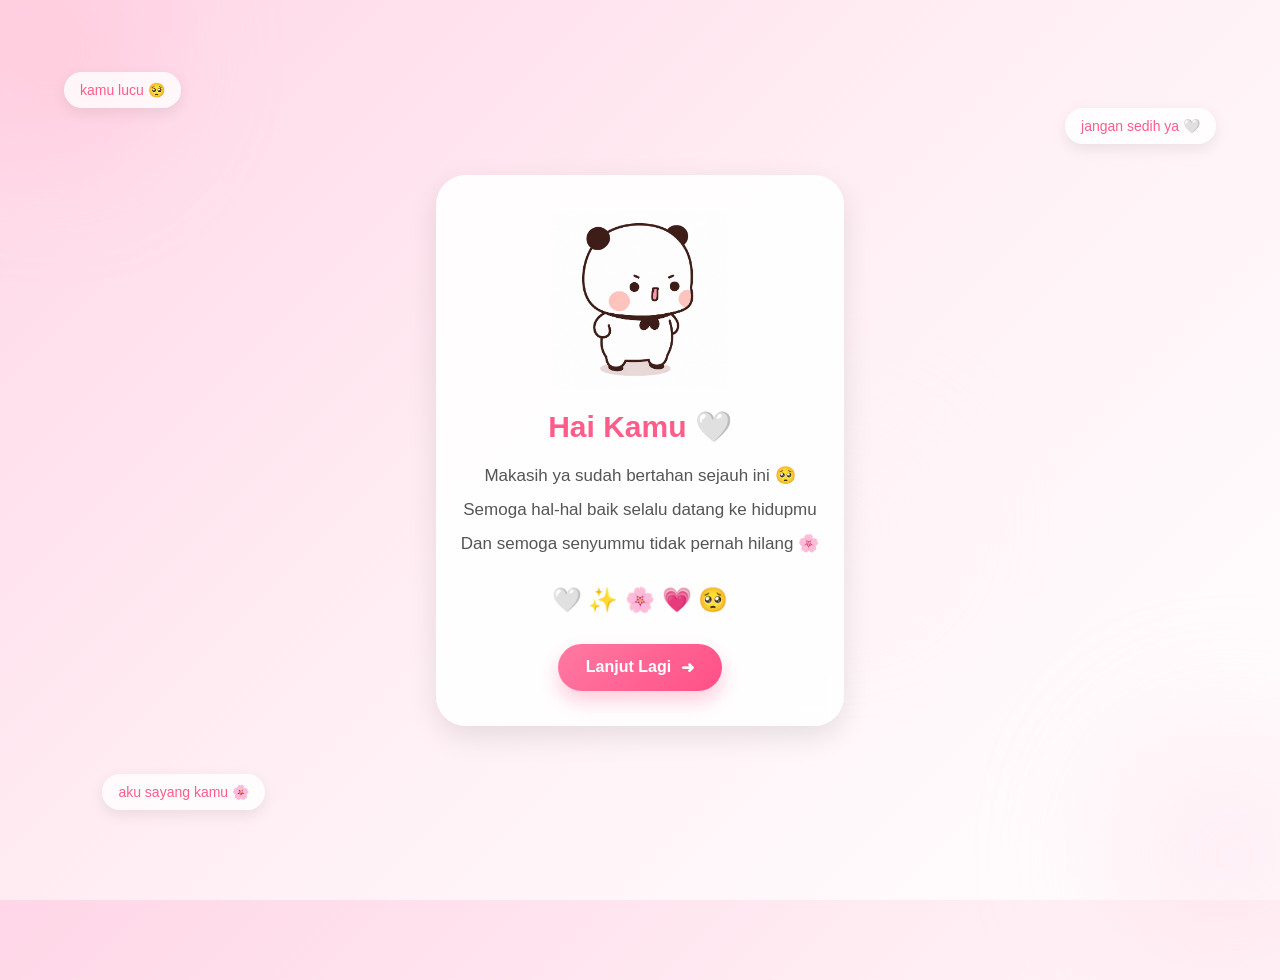
==== next.html @ 0b1b0857 "Upload pertama" ====
<!DOCTYPE html>
<html lang="id">
<head>
  <meta charset="UTF-8">
  <meta name="viewport" content="width=device-width, initial-scale=1.0">

  <title>Untuk Kamu 🤍</title>

  <link rel="stylesheet" href="style.css">

  <style>

    /* =========================
       BODY KHUSUS NEXT
    ========================= */
    body {

      min-height: 100vh;

      overflow-x: hidden;

      padding: 20px;

      display: flex;
      justify-content: center;
      align-items: center;

      position: relative;
    }

    /* =========================
       CARD NEXT
    ========================= */
    .next-card {

      width: 100%;

      max-width: 420px;

      padding: 35px 25px;

      z-index: 5;
    }

    /* =========================
       EMOJI BESAR
    ========================= */
    .big-emoji {

      width: 180px;

      max-width: 100%;

      animation: float 3s ease-in-out infinite;
    }

    /* =========================
       PESAN
    ========================= */
    .special-message {

      font-size: 17px;

      line-height: 2;

      margin-top: 10px;
    }

    /* =========================
       MINI HEARTS
    ========================= */
    .mini-hearts {

      margin-top: 25px;

      font-size: 24px;

      animation: float 2s ease-in-out infinite;
    }

    /* =========================
       BUBBLE
    ========================= */
    .bubble {

      position: absolute;

      background: rgba(255,255,255,0.8);

      backdrop-filter: blur(10px);

      padding: 10px 16px;

      border-radius: 20px;

      color: #ff5c8a;

      font-size: 14px;

      box-shadow:
        0 5px 15px rgba(0,0,0,0.08);

      animation: float 4s ease-in-out infinite;

      z-index: 2;
    }

    .bubble1 {

      top: 8%;
      left: 5%;
    }

    .bubble2 {

      top: 12%;
      right: 5%;
    }

    .bubble3 {

      bottom: 10%;
      left: 8%;
    }

    /* =========================
       RESPONSIVE HP
    ========================= */
    @media (max-width: 480px) {

      body {

        padding: 15px;
      }

      .next-card {

  width: 100%;

  max-width: 150px;

  padding: 35px 25px;

  z-index: 5;
}

      .big-emoji {

        width: 140px;
      }

      h1 {

        font-size: 24px;
      }

      .special-message {

        font-size: 15px;

        line-height: 1.8;
      }

      .mini-hearts {

        font-size: 20px;
      }

      .bubble {

        font-size: 11px;

        padding: 8px 12px;
      }

      .bubble1 {

        top: 5%;
        left: 2%;
      }

      .bubble2 {

        top: 10%;
        right: 2%;
      }

      .bubble3 {

        bottom: 8%;
        left: 5%;
      }

    }

  </style>
</head>
<body>

  <!-- Background Blur -->
  <div class="bg-circle circle1"></div>
  <div class="bg-circle circle2"></div>
  <div class="bg-circle circle3"></div>

  <!-- Bubble -->
  <div class="bubble bubble1">
    kamu lucu 🥺
  </div>

  <div class="bubble bubble2">
    jangan sedih ya 🤍
  </div>

  <div class="bubble bubble3">
    aku sayang kamu 🌸
  </div>

  <!-- Container -->
  <div class="container">

    <!-- Card -->
    <div class="card next-card">

      <!-- Emoji -->
      <img 
        src="image/emoji.png"
        alt="emoji"
        class="emoji big-emoji"
      >

      <!-- Judul -->
      <h1>Hai Kamu 🤍</h1>

      <!-- Pesan -->
      <div class="message special-message">

        Makasih ya sudah bertahan sejauh ini 🥺
        <br>

        Semoga hal-hal baik selalu datang
        ke hidupmu 
        <br>

        Dan semoga senyummu
        tidak pernah hilang 🌸

      </div>

      <!-- Emoji bawah -->
      <div class="mini-hearts">
        🤍 ✨ 🌸 💗 🥺
      </div>
      <a href="slide.html" class="next-link">

  <button class="next-btn">

    <span>Lanjut Lagi</span>

    <span class="arrow">➜</span>

  </button>

</a>

    </div>
  </div>

  <script>

    // =========================
    // Emoji Jatuh
    // =========================
    function createHeart() {

      const heart =
        document.createElement('span');

      heart.classList.add('heart');

      const emojis = [
        '🤍',
        '🌸',
        '✨',
        '💗',
        '🥺'
      ];

      heart.innerHTML =
        emojis[Math.floor(Math.random() * emojis.length)];

      heart.style.left =
        Math.random() * 100 + 'vw';

      heart.style.fontSize =
        (Math.random() * 20 + 15) + 'px';

      heart.style.animationDuration =
        (Math.random() * 3 + 2) + 's';

      document.body.appendChild(heart);

      setTimeout(() => {

        heart.remove();

      }, 5000);
    }

    setInterval(createHeart, 300);

  </script>

</body>
</html>
---- style.css ----
/* =========================
   RESET
========================= */
*{
  margin:0;
  padding:0;
  box-sizing:border-box;

  font-family:Poppins,sans-serif;
}

/* =========================
   BODY
========================= */
body{

  min-height:100vh;

  overflow-x:hidden;

  display:flex;
  justify-content:center;
  align-items:center;

  background:linear-gradient(
    135deg,
    #ffd6e7,
    #fff0f5,
    #ffffff
  );

  position:relative;
}

/* =========================
   CONTAINER
========================= */
.container{

  position:relative;

  z-index:5;

  animation:fadeIn 1.5s ease;

  padding:20px;
}

/* =========================
   CARD
========================= */
.card{

  width:360px;

  background:rgba(255,255,255,0.9);

  backdrop-filter:blur(10px);

  padding:30px;

  border-radius:30px;

  text-align:center;

  box-shadow:
    0 10px 30px rgba(0,0,0,0.1);

  position:relative;

  overflow:hidden;
}

/* =========================
   EMOJI
========================= */
.emoji{

  width:140px;

  margin-bottom:15px;

  animation:float 3s ease-in-out infinite;
}

/* Emoji besar */
.big-emoji{

  width:170px;
}

/* =========================
   JUDUL
========================= */
h1{

  color:#ff5c8a;

  margin-bottom:15px;

  font-size:30px;
}

/* =========================
   PESAN
========================= */
.message{

  color:#555;

  line-height:1.9;

  font-size:16px;
}

/* Pesan spesial */
.special-message{

  font-size:17px;

  line-height:2;
}

/* =========================
   FOOTER
========================= */
.footer{

  margin-top:20px;

  color:#ff7aa2;

  font-size:14px;

  font-style:italic;
}

/* =========================
   TOMBOL AWAL
========================= */
.btn{

  margin-top:25px;

  padding:12px 25px;

  border:none;

  border-radius:50px;

  background:#ff6b9a;

  color:white;

  font-size:16px;

  cursor:pointer;

  transition:0.3s;

  position:relative;
}

.btn:hover{

  background:#ff4f86;
}

/* =========================
   LINK TOMBOL
========================= */
.next-link{

  text-decoration:none;

  display:flex;

  justify-content:center;

  width:100%;
}

/* =========================
   TOMBOL PREMIUM
========================= */
.next-btn{

  margin-top:30px;

  border:none;

  outline:none;

  background:linear-gradient(
    135deg,
    #ff7aa2,
    #ff4f86
  );

  color:white;

  padding:14px 28px;

  border-radius:50px;

  font-size:16px;

  font-weight:bold;

  cursor:pointer;

  display:flex;

  align-items:center;

  justify-content:center;

  gap:10px;

  transition:0.4s;

  box-shadow:
    0 10px 20px rgba(255,92,138,0.3);

  position:relative;

  overflow:hidden;
}

/* Efek glow */
.next-btn::before{

  content:'';

  position:absolute;

  top:0;
  left:-100%;

  width:100%;
  height:100%;

  background:rgba(255,255,255,0.2);

  transition:0.5s;
}

/* Hover */
.next-btn:hover{

  transform:
    translateY(-4px)
    scale(1.03);

  box-shadow:
    0 15px 25px rgba(255,92,138,0.4);
}

/* Efek geser */
.next-btn:hover::before{

  left:100%;
}

/* Icon animasi */
.arrow{

  animation:arrowMove 1.5s infinite;
}

/* =========================
   POPUP PERTANYAAN
========================= */
.question-popup{

  position:fixed;

  top:50%;
  left:50%;

  transform:
    translate(-50%,-50%)
    scale(0);

  background:white;

  width:320px;

  padding:30px;

  border-radius:25px;

  text-align:center;

  box-shadow:
    0 10px 30px rgba(0,0,0,0.2);

  z-index:20;

  transition:0.4s;
}

.question-popup.active{

  transform:
    translate(-50%,-50%)
    scale(1);
}

.question-popup h2{

  font-size:40px;

  margin-bottom:10px;
}

.question-popup p{

  color:#555;

  font-size:18px;

  line-height:1.7;
}

/* Tombol popup */
.question-buttons{

  margin-top:20px;

  display:flex;

  gap:10px;

  justify-content:center;
}

.question-buttons button{

  border:none;

  padding:10px 18px;

  border-radius:30px;

  cursor:pointer;

  background:#ff6b9a;

  color:white;

  transition:0.3s;
}

.question-buttons button:hover{

  transform:scale(1.05);
}

/* =========================
   HEART JATUH
========================= */
.heart{

  position:absolute;

  top:-10%;

  animation:fall linear infinite;

  z-index:1;
}

/* =========================
   BUBBLE LUCU
========================= */
.bubble{

  position:absolute;

  background:rgba(255,255,255,0.8);

  backdrop-filter:blur(10px);

  padding:10px 18px;

  border-radius:20px;

  color:#ff5c8a;

  font-size:14px;

  box-shadow:
    0 5px 15px rgba(0,0,0,0.08);

  animation:float 4s ease-in-out infinite;

  z-index:2;
}

/* Posisi bubble */
.bubble1{

  top:15%;
  left:10%;
}

.bubble2{

  top:20%;
  right:10%;
}

.bubble3{

  bottom:15%;
  left:20%;
}

/* =========================
   BACKGROUND BLUR
========================= */
.bg-circle{

  position:absolute;

  border-radius:50%;

  filter:blur(70px);

  opacity:0.4;

  z-index:0;
}

/* Lingkaran */
.circle1{

  width:200px;
  height:200px;

  background:#ffb3c7;

  top:-50px;
  left:-50px;
}

.circle2{

  width:250px;
  height:250px;

  background:#ffd6e7;

  bottom:-80px;
  right:-80px;
}

.circle3{

  width:150px;
  height:150px;

  background:#fff0f5;

  top:50%;
  left:60%;
}

/* =========================
   MINI HEARTS
========================= */
.mini-hearts{

  margin-top:20px;

  font-size:24px;

  animation:float 2s ease-in-out infinite;
}

/* =========================
   ANIMASI
========================= */
@keyframes float{

  0%{
    transform:translateY(0px);
  }

  50%{
    transform:translateY(-10px);
  }

  100%{
    transform:translateY(0px);
  }
}

/* Fade */
@keyframes fadeIn{

  from{
    opacity:0;
    transform:translateY(20px);
  }

  to{
    opacity:1;
    transform:translateY(0);
  }
}

/* Heart jatuh */
@keyframes fall{

  0%{
    transform:
      translateY(-10vh)
      rotate(0deg);

    opacity:1;
  }

  100%{
    transform:
      translateY(110vh)
      rotate(360deg);

    opacity:0;
  }
}

/* Arrow animasi */
@keyframes arrowMove{

  0%{
    transform:translateX(0px);
  }

  50%{
    transform:translateX(5px);
  }

  100%{
    transform:translateX(0px);
  }
}

/* =========================
   RESPONSIVE HP
========================= */
@media (max-width:480px){

  .card{

    width:100%;

    padding:25px 20px;
  }

  .emoji{

    width:110px;
  }

  .big-emoji{

    width:140px;
  }

  h1{

    font-size:24px;
  }

  .message{

    font-size:14px;
  }

  .special-message{

    font-size:15px;
  }

  .btn,
  .next-btn{

    width:100%;
  }

  .bubble{

    font-size:12px;

    padding:8px 14px;
  }

}
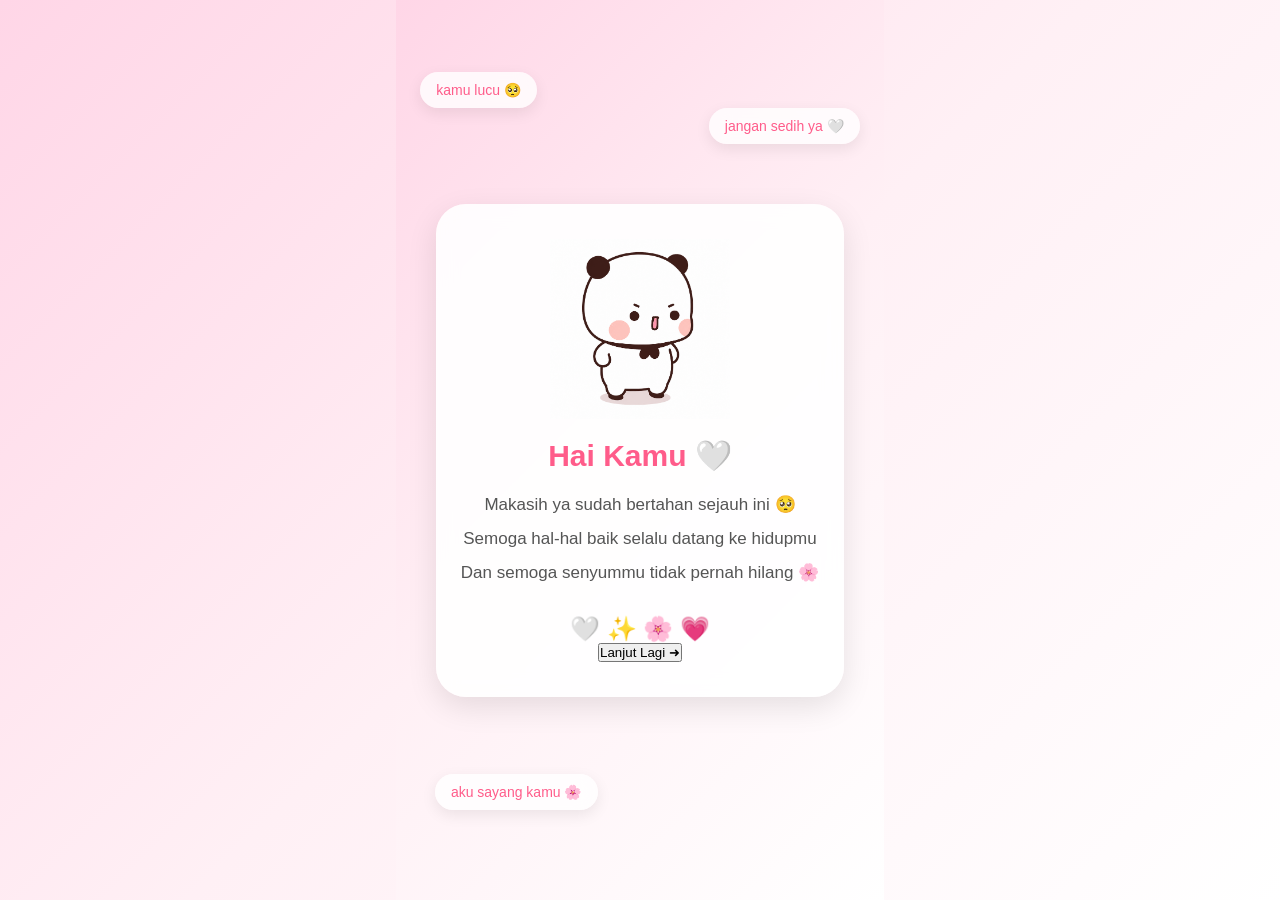
==== commit 004046d4: "pesan update2" ====
--- a/next.html
+++ b/next.html
@@ -130,7 +130,7 @@
 
       body {
 
-        padding: 15px;
+        padding: 35px;
       }
 
       .next-card {
@@ -248,7 +248,7 @@
 
       <!-- Emoji bawah -->
       <div class="mini-hearts">
-        🤍 ✨ 🌸 💗 🥺
+        🤍 ✨ 🌸 💗 
       </div>
       <a href="slide.html" class="next-link">
 
@@ -281,8 +281,7 @@
         '🤍',
         '🌸',
         '✨',
-        '💗',
-        '🥺'
+        '💗'
       ];
 
       heart.innerHTML =
--- a/style.css
+++ b/style.css
@@ -5,30 +5,27 @@
   margin:0;
   padding:0;
   box-sizing:border-box;
-
   font-family:Poppins,sans-serif;
 }
 
 /* =========================
-   BODY
-========================= */
-body{
-
+   BODY FIX MOBILE
+========================= */
+html, body{
   min-height:100vh;
-
   overflow-x:hidden;
-
-  display:flex;
-  justify-content:center;
-  align-items:center;
-
+  overflow-y:auto;
+  -webkit-overflow-scrolling: touch;
+  overscroll-behavior: none;
   background:linear-gradient(
     135deg,
     #ffd6e7,
     #fff0f5,
     #ffffff
   );
-
+  display:flex;
+  justify-content:center;
+  align-items:center;
   position:relative;
 }
 
@@ -36,13 +33,9 @@
    CONTAINER
 ========================= */
 .container{
-
   position:relative;
-
   z-index:5;
-
   animation:fadeIn 1.5s ease;
-
   padding:20px;
 }
 
@@ -50,500 +43,159 @@
    CARD
 ========================= */
 .card{
-
   width:360px;
-
   background:rgba(255,255,255,0.9);
-
   backdrop-filter:blur(10px);
-
   padding:30px;
-
   border-radius:30px;
-
   text-align:center;
-
-  box-shadow:
-    0 10px 30px rgba(0,0,0,0.1);
-
-  position:relative;
-
-  overflow:hidden;
+  box-shadow:0 10px 30px rgba(0,0,0,0.1);
 }
 
 /* =========================
    EMOJI
 ========================= */
 .emoji{
-
   width:140px;
-
   margin-bottom:15px;
-
   animation:float 3s ease-in-out infinite;
 }
 
-/* Emoji besar */
-.big-emoji{
-
-  width:170px;
-}
-
-/* =========================
-   JUDUL
+/* =========================
+   TITLE
 ========================= */
 h1{
-
   color:#ff5c8a;
-
   margin-bottom:15px;
-
   font-size:30px;
 }
 
 /* =========================
-   PESAN
+   MESSAGE
 ========================= */
 .message{
-
   color:#555;
-
   line-height:1.9;
-
   font-size:16px;
 }
 
-/* Pesan spesial */
-.special-message{
-
-  font-size:17px;
-
-  line-height:2;
-}
-
-/* =========================
-   FOOTER
-========================= */
-.footer{
-
-  margin-top:20px;
-
-  color:#ff7aa2;
-
-  font-size:14px;
-
-  font-style:italic;
-}
-
-/* =========================
-   TOMBOL AWAL
+/* =========================
+   BUTTON
 ========================= */
 .btn{
-
   margin-top:25px;
-
   padding:12px 25px;
-
   border:none;
-
   border-radius:50px;
-
   background:#ff6b9a;
-
   color:white;
-
   font-size:16px;
-
   cursor:pointer;
-
   transition:0.3s;
-
-  position:relative;
+  touch-action: manipulation;
 }
 
 .btn:hover{
-
   background:#ff4f86;
 }
 
 /* =========================
-   LINK TOMBOL
-========================= */
-.next-link{
-
-  text-decoration:none;
-
-  display:flex;
-
-  justify-content:center;
-
-  width:100%;
-}
-
-/* =========================
-   TOMBOL PREMIUM
-========================= */
-.next-btn{
-
-  margin-top:30px;
-
-  border:none;
-
-  outline:none;
-
-  background:linear-gradient(
-    135deg,
-    #ff7aa2,
-    #ff4f86
-  );
-
-  color:white;
-
-  padding:14px 28px;
-
-  border-radius:50px;
-
-  font-size:16px;
-
-  font-weight:bold;
-
-  cursor:pointer;
-
-  display:flex;
-
-  align-items:center;
-
-  justify-content:center;
-
-  gap:10px;
-
-  transition:0.4s;
-
-  box-shadow:
-    0 10px 20px rgba(255,92,138,0.3);
-
-  position:relative;
-
-  overflow:hidden;
-}
-
-/* Efek glow */
-.next-btn::before{
-
-  content:'';
-
-  position:absolute;
-
-  top:0;
-  left:-100%;
-
-  width:100%;
-  height:100%;
-
-  background:rgba(255,255,255,0.2);
-
-  transition:0.5s;
-}
-
-/* Hover */
-.next-btn:hover{
-
-  transform:
-    translateY(-4px)
-    scale(1.03);
-
-  box-shadow:
-    0 15px 25px rgba(255,92,138,0.4);
-}
-
-/* Efek geser */
-.next-btn:hover::before{
-
-  left:100%;
-}
-
-/* Icon animasi */
-.arrow{
-
-  animation:arrowMove 1.5s infinite;
-}
-
-/* =========================
-   POPUP PERTANYAAN
+   POPUP FIX (HP SAFE)
 ========================= */
 .question-popup{
-
   position:fixed;
-
   top:50%;
   left:50%;
-
-  transform:
-    translate(-50%,-50%)
-    scale(0);
+  transform:translate(-50%,-50%) scale(0);
 
   background:white;
-
   width:320px;
-
   padding:30px;
-
   border-radius:25px;
-
   text-align:center;
-
-  box-shadow:
-    0 10px 30px rgba(0,0,0,0.2);
-
-  z-index:20;
-
-  transition:0.4s;
+  box-shadow:0 10px 30px rgba(0,0,0,0.2);
+  z-index:9999;
+
+  opacity:0;
+  visibility:hidden;
+  pointer-events:none;
+  transition:0.35s ease;
 }
 
 .question-popup.active{
-
-  transform:
-    translate(-50%,-50%)
-    scale(1);
-}
-
+  transform:translate(-50%,-50%) scale(1);
+  opacity:1;
+  visibility:visible;
+  pointer-events:auto;
+}
+
+/* popup text */
 .question-popup h2{
-
   font-size:40px;
-
   margin-bottom:10px;
 }
 
 .question-popup p{
-
   color:#555;
-
   font-size:18px;
-
   line-height:1.7;
 }
 
-/* Tombol popup */
+/* popup buttons */
 .question-buttons{
-
   margin-top:20px;
-
   display:flex;
-
   gap:10px;
-
   justify-content:center;
 }
 
 .question-buttons button{
-
   border:none;
-
   padding:10px 18px;
-
   border-radius:30px;
-
   cursor:pointer;
-
   background:#ff6b9a;
-
   color:white;
-
   transition:0.3s;
 }
 
 .question-buttons button:hover{
-
   transform:scale(1.05);
 }
 
 /* =========================
-   HEART JATUH
+   HEART FIX (ANTI SCROLL BUG)
 ========================= */
 .heart{
-
-  position:absolute;
-
-  top:-10%;
-
+  position:fixed;
+  top:-10vh;
+  pointer-events:none;
   animation:fall linear infinite;
-
   z-index:1;
 }
 
 /* =========================
-   BUBBLE LUCU
-========================= */
-.bubble{
-
-  position:absolute;
-
-  background:rgba(255,255,255,0.8);
-
-  backdrop-filter:blur(10px);
-
-  padding:10px 18px;
-
-  border-radius:20px;
-
-  color:#ff5c8a;
-
-  font-size:14px;
-
-  box-shadow:
-    0 5px 15px rgba(0,0,0,0.08);
-
-  animation:float 4s ease-in-out infinite;
-
-  z-index:2;
-}
-
-/* Posisi bubble */
-.bubble1{
-
-  top:15%;
-  left:10%;
-}
-
-.bubble2{
-
-  top:20%;
-  right:10%;
-}
-
-.bubble3{
-
-  bottom:15%;
-  left:20%;
-}
-
-/* =========================
-   BACKGROUND BLUR
-========================= */
-.bg-circle{
-
-  position:absolute;
-
-  border-radius:50%;
-
-  filter:blur(70px);
-
-  opacity:0.4;
-
-  z-index:0;
-}
-
-/* Lingkaran */
-.circle1{
-
-  width:200px;
-  height:200px;
-
-  background:#ffb3c7;
-
-  top:-50px;
-  left:-50px;
-}
-
-.circle2{
-
-  width:250px;
-  height:250px;
-
-  background:#ffd6e7;
-
-  bottom:-80px;
-  right:-80px;
-}
-
-.circle3{
-
-  width:150px;
-  height:150px;
-
-  background:#fff0f5;
-
-  top:50%;
-  left:60%;
-}
-
-/* =========================
-   MINI HEARTS
-========================= */
-.mini-hearts{
-
-  margin-top:20px;
-
-  font-size:24px;
-
-  animation:float 2s ease-in-out infinite;
-}
-
-/* =========================
-   ANIMASI
+   ANIMATIONS
 ========================= */
 @keyframes float{
-
+  0%{transform:translateY(0px);}
+  50%{transform:translateY(-10px);}
+  100%{transform:translateY(0px);}
+}
+
+@keyframes fadeIn{
+  from{opacity:0; transform:translateY(20px);}
+  to{opacity:1; transform:translateY(0);}
+}
+
+@keyframes fall{
   0%{
-    transform:translateY(0px);
-  }
-
-  50%{
-    transform:translateY(-10px);
-  }
-
+    transform:translateY(-10vh) rotate(0deg);
+    opacity:1;
+  }
   100%{
-    transform:translateY(0px);
-  }
-}
-
-/* Fade */
-@keyframes fadeIn{
-
-  from{
+    transform:translateY(110vh) rotate(360deg);
     opacity:0;
-    transform:translateY(20px);
-  }
-
-  to{
-    opacity:1;
-    transform:translateY(0);
-  }
-}
-
-/* Heart jatuh */
-@keyframes fall{
-
-  0%{
-    transform:
-      translateY(-10vh)
-      rotate(0deg);
-
-    opacity:1;
-  }
-
-  100%{
-    transform:
-      translateY(110vh)
-      rotate(360deg);
-
-    opacity:0;
-  }
-}
-
-/* Arrow animasi */
-@keyframes arrowMove{
-
-  0%{
-    transform:translateX(0px);
-  }
-
-  50%{
-    transform:translateX(5px);
-  }
-
-  100%{
-    transform:translateX(0px);
   }
 }
 
@@ -551,50 +203,24 @@
    RESPONSIVE HP
 ========================= */
 @media (max-width:480px){
-
   .card{
-
     width:100%;
-
     padding:25px 20px;
   }
 
   .emoji{
-
     width:110px;
   }
 
-  .big-emoji{
-
-    width:140px;
-  }
-
   h1{
-
     font-size:24px;
   }
 
   .message{
-
     font-size:14px;
   }
 
-  .special-message{
-
-    font-size:15px;
-  }
-
-  .btn,
-  .next-btn{
-
+  .btn{
     width:100%;
   }
-
-  .bubble{
-
-    font-size:12px;
-
-    padding:8px 14px;
-  }
-
 }
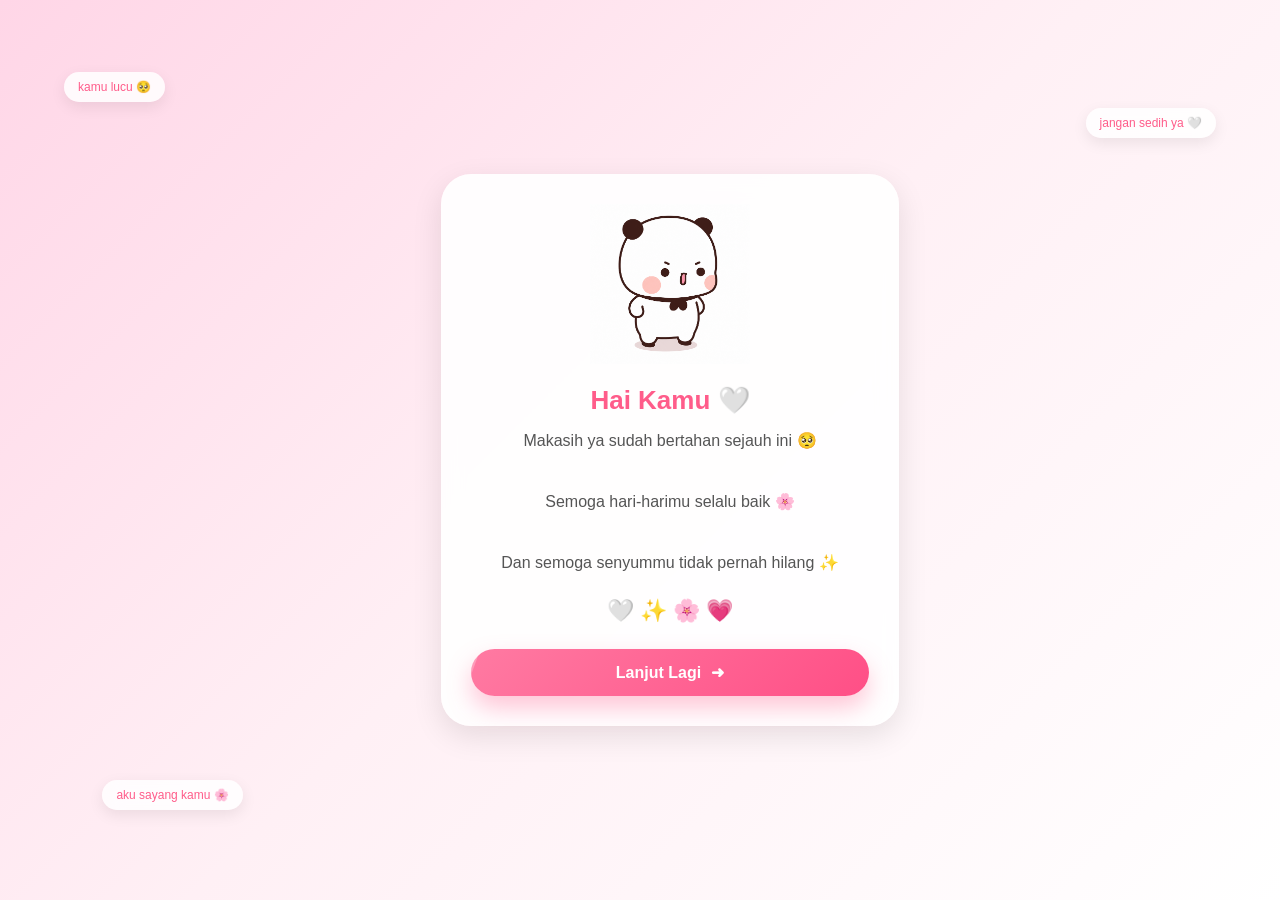
==== commit ef73a616: "pesan update5" ====
--- a/next.html
+++ b/next.html
@@ -6,306 +6,312 @@
 
   <title>Untuk Kamu 🤍</title>
 
-  <link rel="stylesheet" href="style.css">
-
   <style>
 
-    /* =========================
-       BODY KHUSUS NEXT
-    ========================= */
-    body {
-
-      min-height: 100vh;
-
-      overflow-x: hidden;
-
-      padding: 20px;
-
-      display: flex;
-      justify-content: center;
-      align-items: center;
-
-      position: relative;
-    }
-
-    /* =========================
-       CARD NEXT
-    ========================= */
-    .next-card {
-
-      width: 100%;
-
-      max-width: 420px;
-
-      padding: 35px 25px;
-
-      z-index: 5;
-    }
-
-    /* =========================
-       EMOJI BESAR
-    ========================= */
-    .big-emoji {
-
-      width: 180px;
-
-      max-width: 100%;
-
-      animation: float 3s ease-in-out infinite;
-    }
-
-    /* =========================
-       PESAN
-    ========================= */
-    .special-message {
-
-      font-size: 17px;
-
-      line-height: 2;
-
-      margin-top: 10px;
-    }
-
-    /* =========================
-       MINI HEARTS
-    ========================= */
-    .mini-hearts {
-
-      margin-top: 25px;
-
-      font-size: 24px;
-
-      animation: float 2s ease-in-out infinite;
-    }
-
-    /* =========================
-       BUBBLE
-    ========================= */
-    .bubble {
-
-      position: absolute;
-
-      background: rgba(255,255,255,0.8);
-
-      backdrop-filter: blur(10px);
-
-      padding: 10px 16px;
-
-      border-radius: 20px;
-
-      color: #ff5c8a;
-
-      font-size: 14px;
-
-      box-shadow:
-        0 5px 15px rgba(0,0,0,0.08);
-
-      animation: float 4s ease-in-out infinite;
-
-      z-index: 2;
-    }
-
-    .bubble1 {
-
-      top: 8%;
-      left: 5%;
-    }
-
-    .bubble2 {
-
-      top: 12%;
-      right: 5%;
-    }
-
-    .bubble3 {
-
-      bottom: 10%;
-      left: 8%;
-    }
-
-    /* =========================
-       RESPONSIVE HP
-    ========================= */
-    @media (max-width: 480px) {
-
-      body {
-
-        padding: 35px;
-      }
-
-      .next-card {
-
-  width: 100%;
-
-  max-width: 150px;
-
-  padding: 35px 25px;
-
-  z-index: 5;
-}
-
-      .big-emoji {
-
-        width: 140px;
-      }
-
-      h1 {
-
-        font-size: 24px;
-      }
-
-      .special-message {
-
-        font-size: 15px;
-
-        line-height: 1.8;
-      }
-
-      .mini-hearts {
-
-        font-size: 20px;
-      }
-
-      .bubble {
-
-        font-size: 11px;
-
-        padding: 8px 12px;
-      }
-
-      .bubble1 {
-
-        top: 5%;
-        left: 2%;
-      }
-
-      .bubble2 {
-
-        top: 10%;
-        right: 2%;
-      }
-
-      .bubble3 {
-
-        bottom: 8%;
-        left: 5%;
-      }
-
-    }
+/* =========================
+   RESET + BODY FIX HP
+========================= */
+html, body{
+  height:100%;
+  margin:0;
+  padding:0;
+
+  overflow-x:hidden;
+  overflow-y:hidden;
+
+  font-family:Poppins,sans-serif;
+}
+
+/* =========================
+   BODY
+========================= */
+body{
+
+  min-height:100vh;
+
+  display:flex;
+  justify-content:center;
+  align-items:center;
+
+  background:linear-gradient(135deg,#ffd6e7,#fff0f5,#ffffff);
+
+  position:relative;
+}
+
+/* =========================
+   CARD (CENTER FIX)
+========================= */
+.container{
+  position:relative;
+  z-index:5;
+  padding:20px;
+}
+
+.next-card{
+
+  width:100%;
+  max-width:420px;
+
+  background:rgba(255,255,255,0.9);
+  backdrop-filter:blur(10px);
+
+  padding:30px;
+
+  border-radius:30px;
+
+  text-align:center;
+
+  box-shadow:0 10px 30px rgba(0,0,0,0.1);
+}
+
+/* =========================
+   EMOJI
+========================= */
+.big-emoji{
+  width:160px;
+  animation:float 3s ease-in-out infinite;
+}
+
+/* =========================
+   TEXT
+========================= */
+h1{
+  color:#ff5c8a;
+  font-size:26px;
+  margin-bottom:10px;
+}
+
+.special-message{
+  font-size:16px;
+  line-height:1.9;
+  color:#555;
+}
+
+/* =========================
+   MINI HEARTS
+========================= */
+.mini-hearts{
+  margin-top:20px;
+  font-size:22px;
+  animation:float 2s ease-in-out infinite;
+}
+
+/* =========================
+   BUBBLE FIX (TIDAK RUSAK HP)
+========================= */
+.bubble{
+
+  position:fixed;
+
+  background:rgba(255,255,255,0.85);
+  backdrop-filter:blur(10px);
+
+  padding:8px 14px;
+  border-radius:20px;
+
+  color:#ff5c8a;
+  font-size:12px;
+
+  box-shadow:0 5px 15px rgba(0,0,0,0.08);
+
+  animation:float 4s ease-in-out infinite;
+
+  pointer-events:none;
+
+  z-index:2;
+}
+
+.bubble1{top:8%;left:5%;}
+.bubble2{top:12%;right:5%;}
+.bubble3{bottom:10%;left:8%;}
+
+/* =========================
+   BUTTON PREMIUM FIX
+========================= */
+.next-link{
+  text-decoration:none;
+  display:flex;
+  justify-content:center;
+}
+
+.next-btn{
+
+  margin-top:25px;
+
+  width:100%;
+
+  padding:14px 25px;
+
+  border:none;
+  border-radius:50px;
+
+  font-size:16px;
+  font-weight:600;
+
+  color:white;
+
+  cursor:pointer;
+
+  display:flex;
+  justify-content:center;
+  align-items:center;
+  gap:10px;
+
+  background:linear-gradient(135deg,#ff7aa2,#ff4f86);
+
+  box-shadow:0 12px 25px rgba(255,92,138,0.35);
+
+  transition:all 0.3s ease;
+
+  position:relative;
+  overflow:hidden;
+}
+
+/* hover desktop */
+.next-btn:hover{
+  transform:translateY(-3px) scale(1.03);
+  box-shadow:0 18px 35px rgba(255,92,138,0.45);
+}
+
+/* shine effect */
+.next-btn::before{
+  content:'';
+  position:absolute;
+  top:0;
+  left:-100%;
+  width:100%;
+  height:100%;
+  background:rgba(255,255,255,0.25);
+  transform:skewX(-20deg);
+  transition:0.5s;
+}
+
+.next-btn:hover::before{
+  left:120%;
+}
+
+/* =========================
+   ANIMASI FLOAT
+========================= */
+@keyframes float{
+  0%{transform:translateY(0);}
+  50%{transform:translateY(-10px);}
+  100%{transform:translateY(0);}
+}
+
+/* =========================
+   RESPONSIVE HP
+========================= */
+@media (max-width:480px){
+
+  .next-card{
+    width:100%;
+    padding:25px;
+  }
+
+  .big-emoji{
+    width:130px;
+  }
+
+  h1{
+    font-size:22px;
+  }
+
+  .special-message{
+    font-size:14px;
+  }
+
+}
+
+/* =========================
+   HEART ANIMATION (SAFE)
+========================= */
+.heart{
+  position:fixed;
+  top:-10vh;
+  pointer-events:none;
+  animation:fall linear infinite;
+  z-index:1;
+}
+
+@keyframes fall{
+  0%{
+    transform:translateY(-10vh);
+    opacity:1;
+  }
+  100%{
+    transform:translateY(110vh);
+    opacity:0;
+  }
+}
 
   </style>
 </head>
+
 <body>
 
-  <!-- Background Blur -->
-  <div class="bg-circle circle1"></div>
-  <div class="bg-circle circle2"></div>
-  <div class="bg-circle circle3"></div>
-
   <!-- Bubble -->
-  <div class="bubble bubble1">
-    kamu lucu 🥺
-  </div>
-
-  <div class="bubble bubble2">
-    jangan sedih ya 🤍
-  </div>
-
-  <div class="bubble bubble3">
-    aku sayang kamu 🌸
-  </div>
+  <div class="bubble bubble1">kamu lucu 🥺</div>
+  <div class="bubble bubble2">jangan sedih ya 🤍</div>
+  <div class="bubble bubble3">aku sayang kamu 🌸</div>
 
   <!-- Container -->
   <div class="container">
 
-    <!-- Card -->
-    <div class="card next-card">
-
-      <!-- Emoji -->
-      <img 
-        src="image/emoji.png"
-        alt="emoji"
-        class="emoji big-emoji"
-      >
-
-      <!-- Judul -->
+    <div class="next-card">
+
+      <img src="image/emoji.png" class="big-emoji">
+
       <h1>Hai Kamu 🤍</h1>
 
-      <!-- Pesan -->
-      <div class="message special-message">
+      <div class="special-message">
 
         Makasih ya sudah bertahan sejauh ini 🥺
-        <br>
-
-        Semoga hal-hal baik selalu datang
-        ke hidupmu 
-        <br>
-
-        Dan semoga senyummu
-        tidak pernah hilang 🌸
+        <br><br>
+
+        Semoga hari-harimu selalu baik 🌸
+        <br><br>
+
+        Dan semoga senyummu tidak pernah hilang ✨
 
       </div>
 
-      <!-- Emoji bawah -->
-      <div class="mini-hearts">
-        🤍 ✨ 🌸 💗 
-      </div>
+      <div class="mini-hearts">🤍 ✨ 🌸 💗</div>
+
       <a href="slide.html" class="next-link">
-
-  <button class="next-btn">
-
-    <span>Lanjut Lagi</span>
-
-    <span class="arrow">➜</span>
-
-  </button>
-
-</a>
+        <button class="next-btn">
+          Lanjut Lagi <span>➜</span>
+        </button>
+      </a>
 
     </div>
+
   </div>
 
   <script>
 
-    // =========================
-    // Emoji Jatuh
-    // =========================
     function createHeart() {
 
-      const heart =
-        document.createElement('span');
-
+      const heart = document.createElement('span');
       heart.classList.add('heart');
 
-      const emojis = [
-        '🤍',
-        '🌸',
-        '✨',
-        '💗'
-      ];
+      const emojis = ['🤍','🌸','✨','💗','🥺'];
 
       heart.innerHTML =
         emojis[Math.floor(Math.random() * emojis.length)];
 
-      heart.style.left =
-        Math.random() * 100 + 'vw';
-
-      heart.style.fontSize =
-        (Math.random() * 20 + 15) + 'px';
-
-      heart.style.animationDuration =
-        (Math.random() * 3 + 2) + 's';
+      heart.style.left = Math.random() * 100 + 'vw';
+      heart.style.fontSize = (Math.random() * 18 + 14) + 'px';
+      heart.style.animationDuration = (Math.random() * 3 + 2) + 's';
 
       document.body.appendChild(heart);
 
       setTimeout(() => {
-
         heart.remove();
-
       }, 5000);
     }
 
-    setInterval(createHeart, 300);
+    setInterval(createHeart, 700);
 
   </script>
 
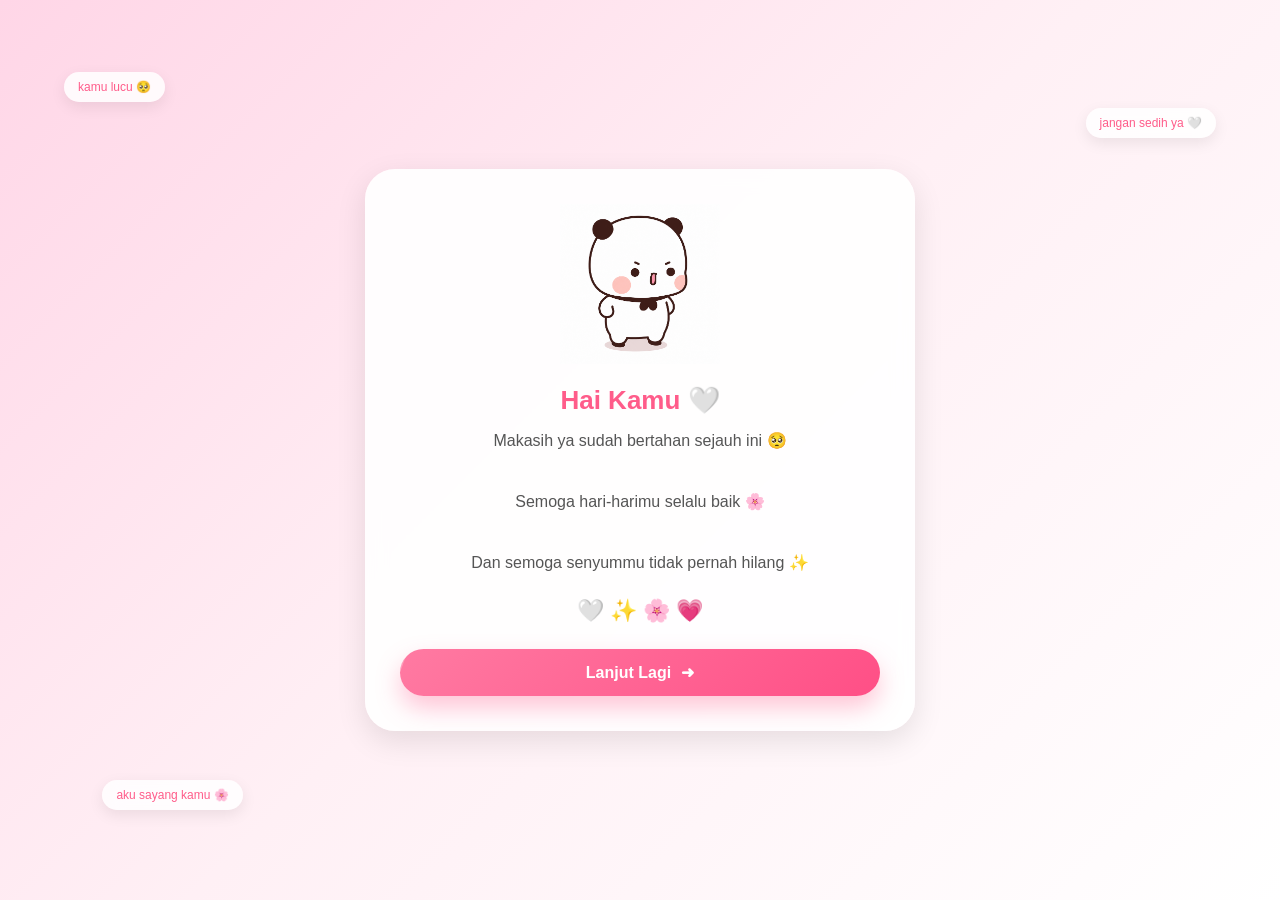
==== commit 99879d8f: "pesan update5" ====
--- a/next.html
+++ b/next.html
@@ -9,7 +9,7 @@
   <style>
 
 /* =========================
-   RESET + BODY FIX HP
+   RESET
 ========================= */
 html, body{
   height:100%;
@@ -39,23 +39,32 @@
 }
 
 /* =========================
-   CARD (CENTER FIX)
+   CONTAINER
 ========================= */
 .container{
   position:relative;
   z-index:5;
-  padding:20px;
-}
-
+
+  padding:15px;
+  width:100%;
+
+  display:flex;
+  justify-content:center;
+}
+
+/* =========================
+   CARD (LEBIH LEGA)
+========================= */
 .next-card{
 
   width:100%;
-  max-width:420px;
+
+  max-width:480px; /* 🔥 lebih lebar */
 
   background:rgba(255,255,255,0.9);
   backdrop-filter:blur(10px);
 
-  padding:30px;
+  padding:35px;
 
   border-radius:30px;
 
@@ -97,7 +106,7 @@
 }
 
 /* =========================
-   BUBBLE FIX (TIDAK RUSAK HP)
+   BUBBLE (AMAN HP)
 ========================= */
 .bubble{
 
@@ -126,7 +135,7 @@
 .bubble3{bottom:10%;left:8%;}
 
 /* =========================
-   BUTTON PREMIUM FIX
+   BUTTON PREMIUM
 ========================= */
 .next-link{
   text-decoration:none;
@@ -167,13 +176,11 @@
   overflow:hidden;
 }
 
-/* hover desktop */
 .next-btn:hover{
   transform:translateY(-3px) scale(1.03);
   box-shadow:0 18px 35px rgba(255,92,138,0.45);
 }
 
-/* shine effect */
 .next-btn::before{
   content:'';
   position:absolute;
@@ -191,7 +198,7 @@
 }
 
 /* =========================
-   ANIMASI FLOAT
+   ANIMASI
 ========================= */
 @keyframes float{
   0%{transform:translateY(0);}
@@ -200,31 +207,7 @@
 }
 
 /* =========================
-   RESPONSIVE HP
-========================= */
-@media (max-width:480px){
-
-  .next-card{
-    width:100%;
-    padding:25px;
-  }
-
-  .big-emoji{
-    width:130px;
-  }
-
-  h1{
-    font-size:22px;
-  }
-
-  .special-message{
-    font-size:14px;
-  }
-
-}
-
-/* =========================
-   HEART ANIMATION (SAFE)
+   HEART ANIMATION
 ========================= */
 .heart{
   position:fixed;
@@ -245,6 +228,36 @@
   }
 }
 
+/* =========================
+   RESPONSIVE HP (LEBIH LEGA)
+========================= */
+@media (max-width:480px){
+
+  .container{
+    padding:10px;
+  }
+
+  .next-card{
+    width:95%;       /* 🔥 lebih lebar di HP */
+    max-width:95%;
+    padding:30px;
+  }
+
+  .big-emoji{
+    width:140px;
+  }
+
+  h1{
+    font-size:22px;
+  }
+
+  .special-message{
+    font-size:15px;
+    line-height:1.8;
+  }
+
+}
+
   </style>
 </head>
 
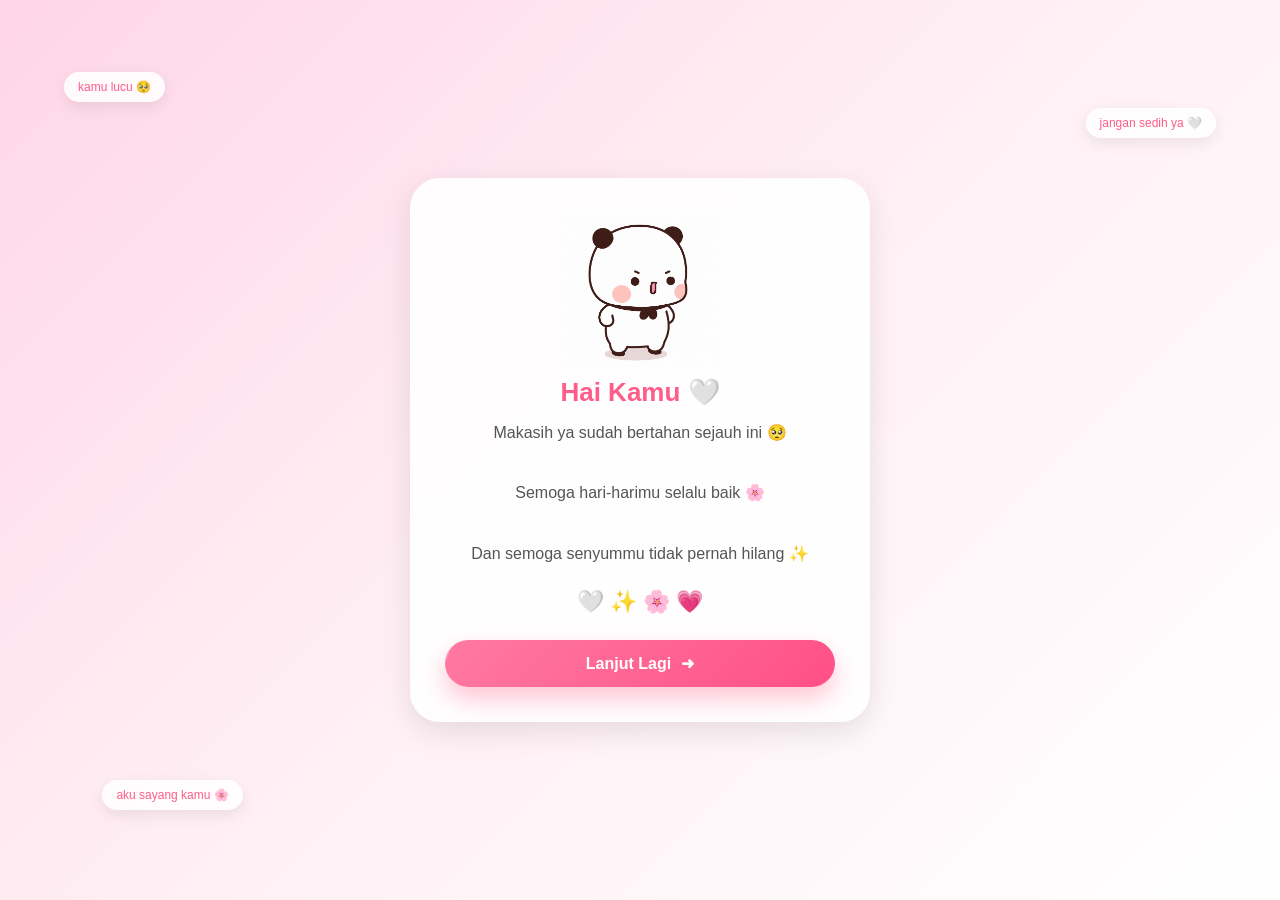
==== commit f68776e9: "pesan update6" ====
--- a/next.html
+++ b/next.html
@@ -11,19 +11,27 @@
 /* =========================
    RESET
 ========================= */
-html, body{
-  height:100%;
+*{
   margin:0;
   padding:0;
+  box-sizing:border-box;
+  font-family:Poppins,sans-serif;
+}
+
+/* =========================
+   HTML + BODY (CENTER FIX UTAMA)
+========================= */
+html, body{
+  width:100%;
+  height:100%;
 
   overflow-x:hidden;
-  overflow-y:hidden;
-
-  font-family:Poppins,sans-serif;
-}
-
-/* =========================
-   BODY
+
+  background:linear-gradient(135deg,#ffd6e7,#fff0f5,#ffffff);
+}
+
+/* =========================
+   BODY CENTER PERFECT
 ========================= */
 body{
 
@@ -33,33 +41,30 @@
   justify-content:center;
   align-items:center;
 
-  background:linear-gradient(135deg,#ffd6e7,#fff0f5,#ffffff);
-
   position:relative;
 }
 
 /* =========================
-   CONTAINER
+   CONTAINER CENTER FIX
 ========================= */
 .container{
-  position:relative;
-  z-index:5;
-
-  padding:15px;
+
   width:100%;
 
   display:flex;
   justify-content:center;
-}
-
-/* =========================
-   CARD (LEBIH LEGA)
+  align-items:center;
+
+  padding:20px;
+}
+
+/* =========================
+   CARD (CENTER PERFECT)
 ========================= */
 .next-card{
 
   width:100%;
-
-  max-width:480px; /* 🔥 lebih lebar */
+  max-width:460px;
 
   background:rgba(255,255,255,0.9);
   backdrop-filter:blur(10px);
@@ -71,6 +76,8 @@
   text-align:center;
 
   box-shadow:0 10px 30px rgba(0,0,0,0.1);
+
+  margin:auto;
 }
 
 /* =========================
@@ -106,7 +113,7 @@
 }
 
 /* =========================
-   BUBBLE (AMAN HP)
+   BUBBLE FIX
 ========================= */
 .bubble{
 
@@ -198,7 +205,7 @@
 }
 
 /* =========================
-   ANIMASI
+   ANIMASI FLOAT
 ========================= */
 @keyframes float{
   0%{transform:translateY(0);}
@@ -229,18 +236,18 @@
 }
 
 /* =========================
-   RESPONSIVE HP (LEBIH LEGA)
+   RESPONSIVE HP (CENTER PERFECT)
 ========================= */
 @media (max-width:480px){
 
   .container{
-    padding:10px;
+    padding:12px;
   }
 
   .next-card{
-    width:95%;       /* 🔥 lebih lebar di HP */
-    max-width:95%;
-    padding:30px;
+    width:92%;
+    max-width:92%;
+    padding:28px;
   }
 
   .big-emoji{
@@ -255,7 +262,6 @@
     font-size:15px;
     line-height:1.8;
   }
-
 }
 
   </style>
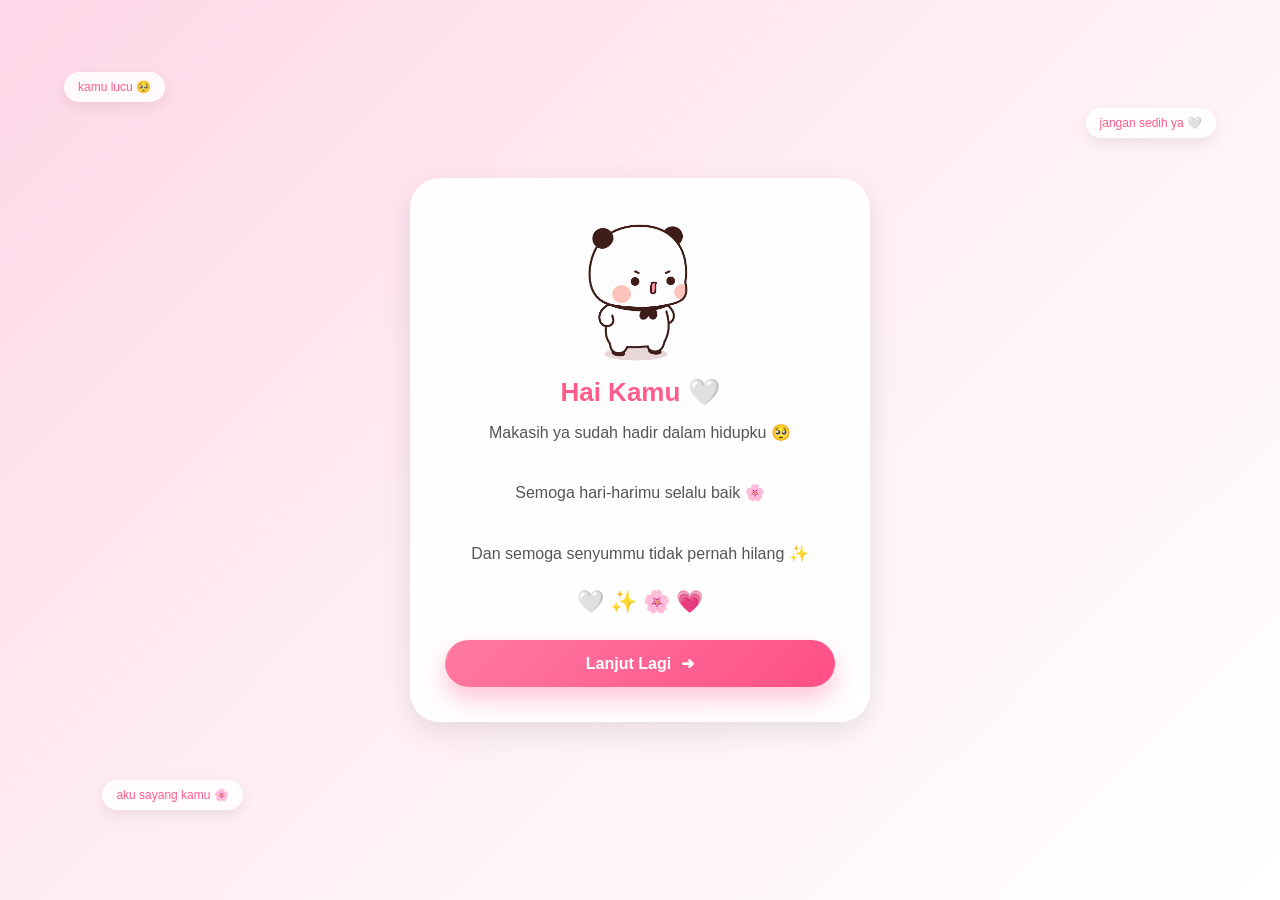
==== commit 9b2d30bc: "pesan update7" ====
--- a/next.html
+++ b/next.html
@@ -285,7 +285,7 @@
 
       <div class="special-message">
 
-        Makasih ya sudah bertahan sejauh ini 🥺
+        Makasih ya sudah hadir dalam hidupku 🥺
         <br><br>
 
         Semoga hari-harimu selalu baik 🌸
